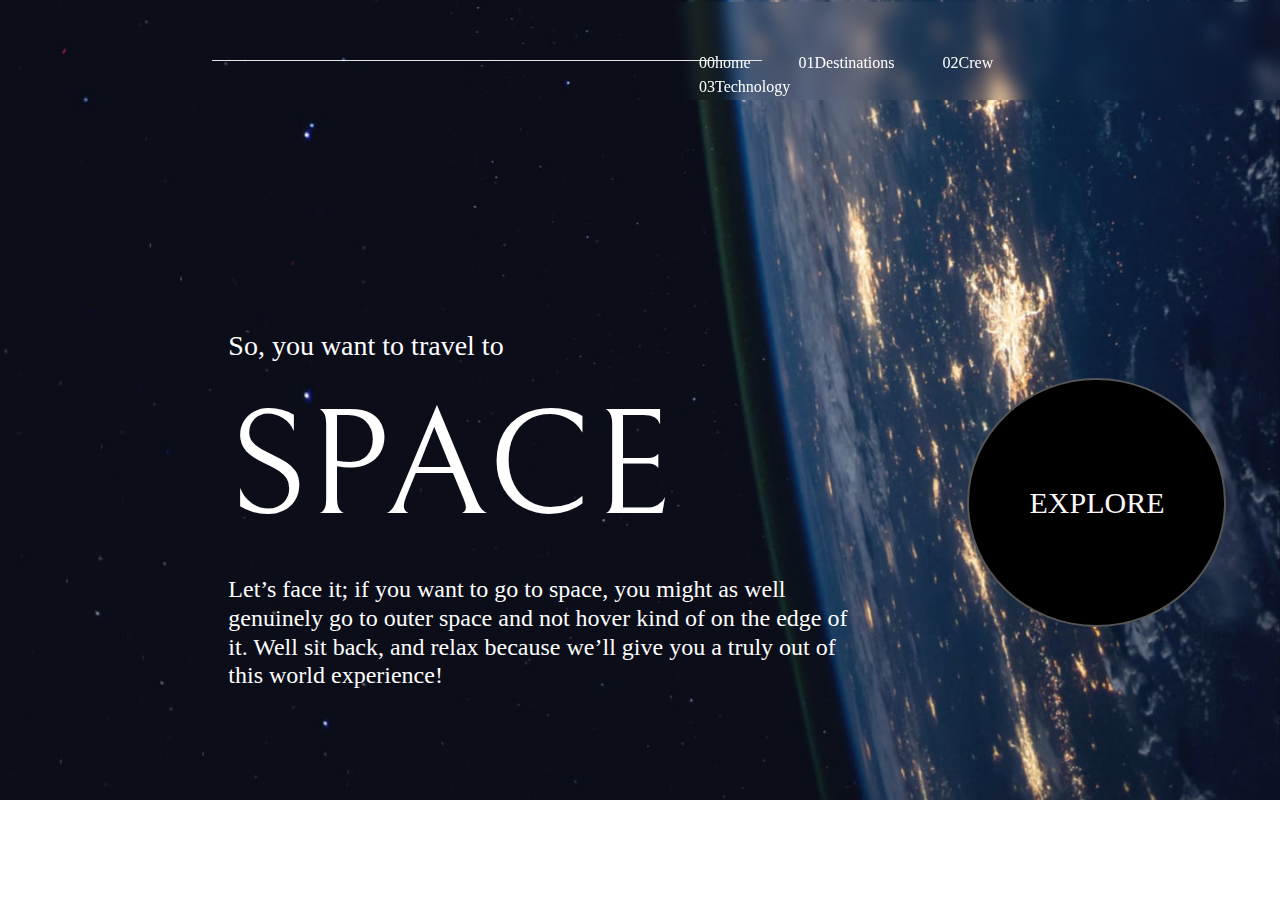
==== index.html @ b0ce104f "Front end mentor space explorer" ====
<!DOCTYPE html>
<html lang="en">
<head>
    <meta charset="UTF-8">
    <meta http-equiv="X-UA-Compatible" content="IE=edge">
    <meta name="viewport" content="width=device-width, initial-scale=1.0">
    <link rel="stylesheet" href="https://cdn.jsdelivr.net/npm/bootstrap@4.4.1/dist/css/bootstrap.min.css" integrity="sha384-Vkoo8x4CGsO3+Hhxv8T/Q5PaXtkKtu6ug5TOeNV6gBiFeWPGFN9MuhOf23Q9Ifjh" crossorigin="anonymous">
    <link rel="stylesheet" href="styles.css">
    <link rel="preconnect" href="https://fonts.googleapis.com">
    <link rel="preconnect" href="https://fonts.gstatic.com" crossorigin>
    <link href="https://fonts.googleapis.com/css2?family=Barlow&display=swap" rel="stylesheet">
    <title>Document</title>
</head>
<body>
  <row>
    <div class="container-fluid">
      <div class="row">
        <div class="navbarblur ">
        <div class=" col-md-9">
          <ul class="nav navbar-nav-navbar-right">
                   <li class="mx-4"><span><a href="#home">00home</a></span></li>
                   <li class="mx-4"><span><a href="#Destinations">01Destinations </a></span></li>
                   <li class="mx-4"><span><a href="#Crew">02Crew</a></span></li>
                   <li class="mx-4"><span><a href="#Technology">03Technology</a></span></li>
               </ul>
             </div>
      </div>
      <div class="col-md-3">
        <hr>
      </div>
    </div>
   
        <div class="row">
          <div class="col-md-8">
            <div class="explanation">
              <p>
                <h3> So, you want to travel to</h3>
                </p>
                
              <p>
                <h1 class="space">SPACE</h1>
              </p>
              <p>
                <h4 >
                Let’s face it; if you want to go to space, you might as well genuinely go to 
                outer space and not hover kind of on the edge of it. Well sit back, and relax 
                because we’ll give you a truly out of this world experience!
          
              </h4>
            </p>
          </div>
          </div>
          <div class="col-md-4">
            <button class="btn">EXPLORE</button>
          </div>
        </div>
    
</div>
</body>
</html>
---- styles.css ----
/* @import url('https://fonts.googleapis.com/css2?family=Barlow:ital,wght@0,100;0,200;0,300;0,400;0,500;0,600;0,700;0,800;0,900;1,100;1,200;1,300;1,400;1,500;1,600;1,700;1,800;1,900&display=swap'); */

@import url("https://fonts.googleapis.com/css2?family=Bellefair&display=swap");

* {
  font-family: "Barlow Condensed Regular";
}
a {
  color: white;
}
a:hover {
  color: black;
}
hr {
  background-color: white;
  width: 550px;
  height: 0.1%;
  z-index: -1;
  margin-top: -40px;
  margin-left: 68%; 
 
}
.navbarblur {
 
  margin-top: 2px;
  margin-left: 50%;
  width: 980px;          
  height: 9px;
  color: white;
  backdrop-filter: blur(8px);
  display: inline-block;
  list-style: none;
  padding: 49px 20px;
}

body {
  background-image: url("./background-home-desktop.jpg");
  background-size: cover;
  color: white;
  background-repeat: no-repeat;
}

.explanation {
  font-size: large;
  margin-left: 25%;
  position: absolute;
  margin-top: 25%;
}

.btn {
  padding: 100px 60px;
  border-radius: 75%;
  margin-left: 25%;
  margin-top: 70%;
  font-size: 30px;
  background-color: black;
  color: rgb(252, 247, 247);
  border: 2px solid #555555;
  transition: 500ms ease-in-out;
  opacity: 500ms;
}

.space {
  font-size: 150px;
  font-family: Bellefair;
}
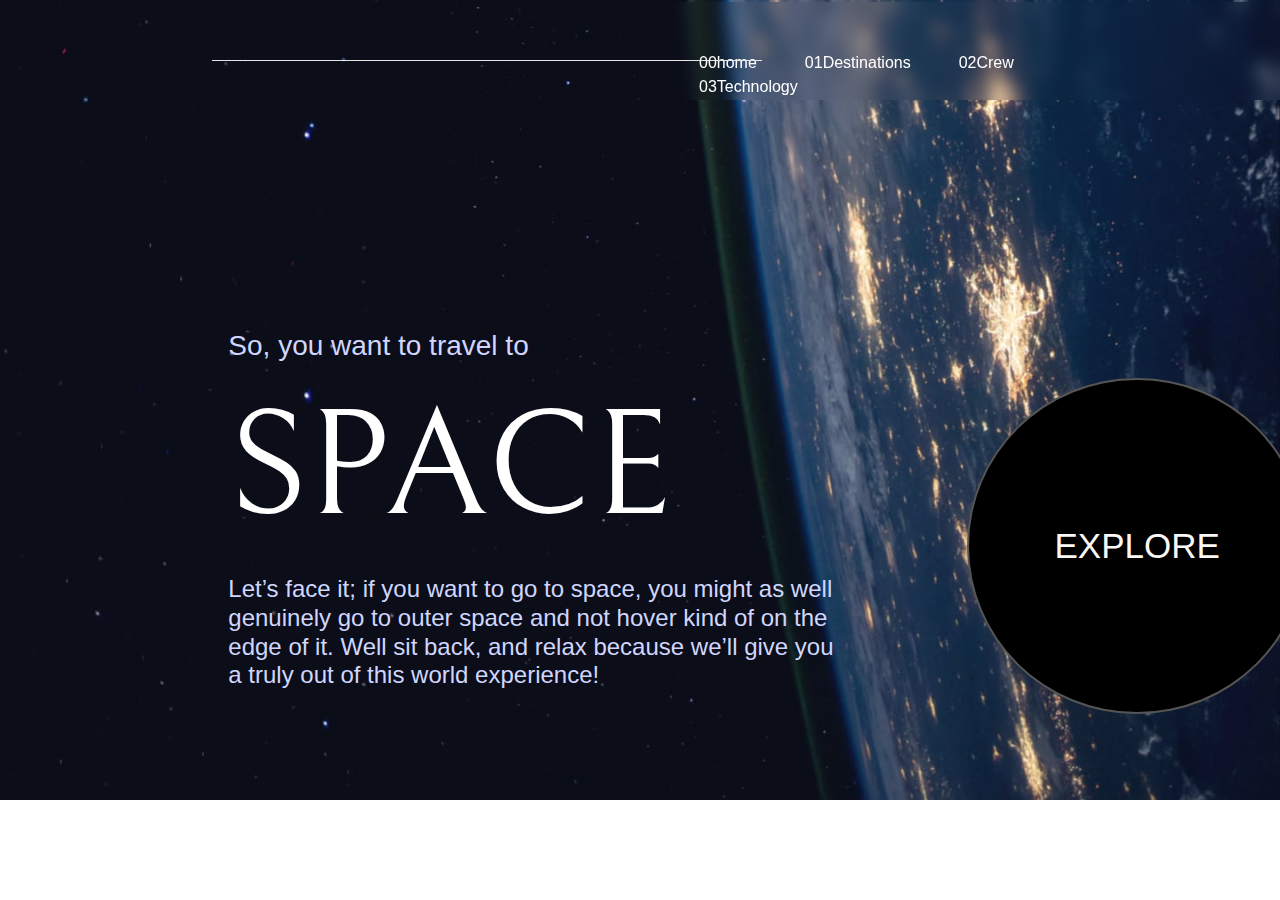
==== commit d3470188: "commit" ====
--- a/index.html
+++ b/index.html
@@ -9,6 +9,7 @@
     <link rel="preconnect" href="https://fonts.googleapis.com">
     <link rel="preconnect" href="https://fonts.gstatic.com" crossorigin>
     <link href="https://fonts.googleapis.com/css2?family=Barlow&display=swap" rel="stylesheet">
+    <link href="http://127.0.0.1:5501/index%20crew%20.html" rel="index">
     <title>Document</title>
 </head>
 <body>
@@ -33,6 +34,7 @@
         <div class="row">
           <div class="col-md-8">
             <div class="explanation">
+
               <p>
                 <h3> So, you want to travel to</h3>
                 </p>
@@ -40,14 +42,17 @@
               <p>
                 <h1 class="space">SPACE</h1>
               </p>
+
               <p>
-                <h4 >
+                <h4>
+
                 Let’s face it; if you want to go to space, you might as well genuinely go to 
                 outer space and not hover kind of on the edge of it. Well sit back, and relax 
                 because we’ll give you a truly out of this world experience!
           
               </h4>
             </p>
+
           </div>
           </div>
           <div class="col-md-4">
--- a/styles.css
+++ b/styles.css
@@ -3,7 +3,7 @@
 @import url("https://fonts.googleapis.com/css2?family=Bellefair&display=swap");
 
 * {
-  font-family: "Barlow Condensed Regular";
+  font-family:"Barlow Condensed", sans-serif;
 }
 a {
   color: white;
@@ -17,16 +17,14 @@
   height: 0.1%;
   z-index: -1;
   margin-top: -40px;
-  margin-left: 68%; 
- 
+  margin-left: 68%;
 }
 .navbarblur {
- 
   margin-top: 2px;
   margin-left: 50%;
-  width: 980px;          
+  width: 980px;
   height: 9px;
-  color: white;
+  color: #d0d6fe;
   backdrop-filter: blur(8px);
   display: inline-block;
   list-style: none;
@@ -36,8 +34,9 @@
 body {
   background-image: url("./background-home-desktop.jpg");
   background-size: cover;
-  color: white;
+  color: #d0d6fe;
   background-repeat: no-repeat;
+  
 }
 
 .explanation {
@@ -45,14 +44,16 @@
   margin-left: 25%;
   position: absolute;
   margin-top: 25%;
+  color: #d0d6fe;
+  
 }
 
 .btn {
-  padding: 100px 60px;
+  padding: 140px 85px;
   border-radius: 75%;
   margin-left: 25%;
   margin-top: 70%;
-  font-size: 30px;
+  font-size: 35px;
   background-color: black;
   color: rgb(252, 247, 247);
   border: 2px solid #555555;
@@ -63,4 +64,13 @@
 .space {
   font-size: 150px;
   font-family: Bellefair;
+  color: white;
 }
+@media only screen and (max-width: 600px) {
+  body {
+    background-image: url("./background-home-mobile.jpg");
+    width: 100%;
+    height: 100%;
+  }
+  
+}
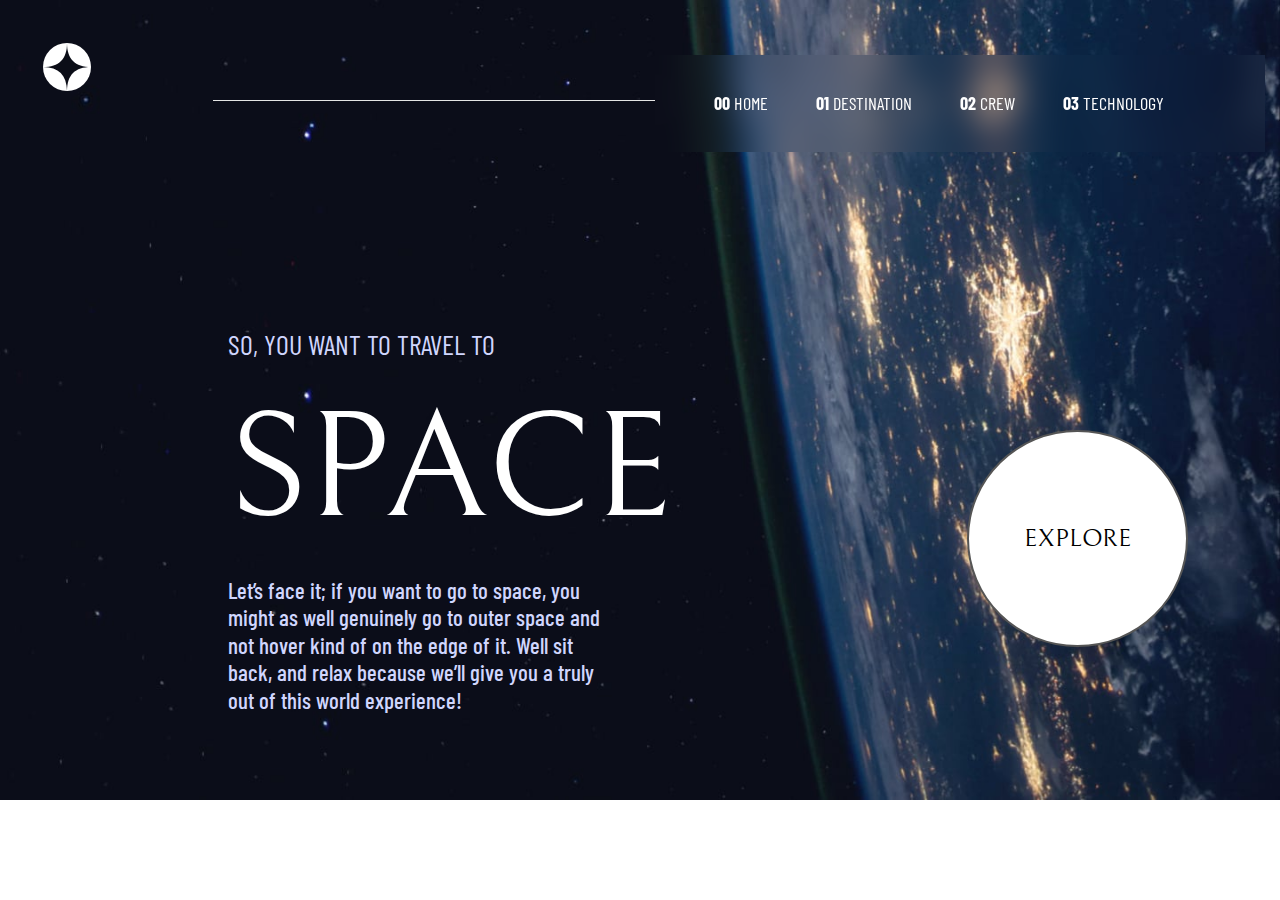
==== commit c208ce32: "html css completed without responsive" ====
--- a/index.html
+++ b/index.html
@@ -16,18 +16,20 @@
   <row>
     <div class="container-fluid">
       <div class="row">
-        <div class="navbarblur ">
-        <div class=" col-md-9">
+        <div class="col-md-2">
+          <svg class="svg" xmlns="http://www.w3.org/2000/svg" width="48" height="48"><g fill="none" fill-rule="evenodd"><circle cx="24" cy="24" r="24" fill="#FFF"/><path fill="#0B0D17" d="M24 0c0 16-8 24-24 24 15.718.114 23.718 8.114 24 24 0-16 8-24 24-24-16 0-24-8-24-24z"/></g></svg>
+        </div>
+        <div class="col-md-2 p-0 m-0"> <hr></div>
+        <div class="col-md-2 p-0 m-0"> <hr></div>
+        <div class=" col-md-6">
+          <div class="nokia">
           <ul class="nav navbar-nav-navbar-right">
-                   <li class="mx-4"><span><a href="#home">00home</a></span></li>
-                   <li class="mx-4"><span><a href="#Destinations">01Destinations </a></span></li>
-                   <li class="mx-4"><span><a href="#Crew">02Crew</a></span></li>
-                   <li class="mx-4"><span><a href="#Technology">03Technology</a></span></li>
+            <li class="mx-4"><span><a class="hello" href="./index.html"><b>00</b> HOME</a></span></li>
+                       <li class="mx-4"><span><a class="hello" href="./index moon.html"><b>01</b> DESTINATION </a></span></li>
+                       <li class="mx-4"><span><a class="hello" href="./index crew .html"><b>02</b> CREW</a></span></li>
+                       <li class="mx-4"><span><a class="hello" href="./index technology.html"><b>03</b> TECHNOLOGY</a></span></li>
                </ul>
-             </div>
-      </div>
-      <div class="col-md-3">
-        <hr>
+              </div>
       </div>
     </div>
    
@@ -35,8 +37,8 @@
           <div class="col-md-8">
             <div class="explanation">
 
-              <p>
-                <h3> So, you want to travel to</h3>
+              <p class="world">
+                 SO, YOU WANT TO TRAVEL TO
                 </p>
                 
               <p>
@@ -44,7 +46,7 @@
               </p>
 
               <p>
-                <h4>
+                <h4 class="context">
 
                 Let’s face it; if you want to go to space, you might as well genuinely go to 
                 outer space and not hover kind of on the edge of it. Well sit back, and relax 
@@ -56,8 +58,10 @@
           </div>
           </div>
           <div class="col-md-4">
+            <a href="./index moon.html">
             <button class="btn">EXPLORE</button>
-          </div>
+          </a>
+          </div> 
         </div>
     
 </div>
--- a/styles.css
+++ b/styles.css
@@ -1,34 +1,37 @@
 /* @import url('https://fonts.googleapis.com/css2?family=Barlow:ital,wght@0,100;0,200;0,300;0,400;0,500;0,600;0,700;0,800;0,900;1,100;1,200;1,300;1,400;1,500;1,600;1,700;1,800;1,900&display=swap'); */
 
 @import url("https://fonts.googleapis.com/css2?family=Bellefair&display=swap");
+@import url('https://fonts.googleapis.com/css2?family=Barlow+Condensed:ital,wght@0,100;0,200;0,300;0,400;0,500;0,600;0,700;0,800;0,900;1,100;1,200;1,300;1,400;1,500;1,600;1,700;1,800;1,900&display=swap');
 
-* {
-  font-family:"Barlow Condensed", sans-serif;
-}
 a {
   color: white;
+  
 }
 a:hover {
-  color: black;
-}
+  color: #d0d6f9;}
 hr {
   background-color: white;
-  width: 550px;
-  height: 0.1%;
-  z-index: -1;
-  margin-top: -40px;
-  margin-left: 68%;
+  width: 110%;
+  margin-top: 100px;
+  /* margin-right: -10%; */
 }
-.navbarblur {
-  margin-top: 2px;
-  margin-left: 50%;
-  width: 980px;
-  height: 9px;
+.svg{
+  margin-top: 20%;
+  position:absolute;
+  margin-left: 13%;
+  font-family:"Barlow Condensed Regular" 
+}
+.nokia {
+  margin-top: 55px;
+  /* margin-left: 50%; */
+  width: 100%;
   color: #d0d6fe;
-  backdrop-filter: blur(8px);
+  backdrop-filter: blur(17px);
   display: inline-block;
   list-style: none;
-  padding: 49px 20px;
+  padding: 35px 35px;
+  font-family: 'Barlow Condensed', sans-serif;
+  font-size: 18px;
 }
 
 body {
@@ -40,31 +43,43 @@
 }
 
 .explanation {
-  font-size: large;
+  
   margin-left: 25%;
   position: absolute;
-  margin-top: 25%;
+  margin-top: 20%;
   color: #d0d6fe;
+  font-family: 'Barlow Condensed', sans-serif;
+}
+
+.btn {
+  padding: 88px 55px;
+  border-radius: 75%;
+  margin-left: 25%;
+  margin-top: 70%;
+  font-size: 25px;
+  background-color:white;
+  color:black;
+  border: 2px solid #555555;
+  transition: 500ms ease-in-out;
+  opacity: 500ms;
+  font-family: Bellefair ;
+}
+.world{
+  font-size: 28px;
+  font-family: 'Barlow Condensed', sans-serif;
   
 }
 
-.btn {
-  padding: 140px 85px;
-  border-radius: 75%;
-  margin-left: 25%;
-  margin-top: 70%;
-  font-size: 35px;
-  background-color: black;
-  color: rgb(252, 247, 247);
-  border: 2px solid #555555;
-  transition: 500ms ease-in-out;
-  opacity: 500ms;
-}
+.context{
+  max-width: 60%;
+  font-size: 23px;
+font-family: 'Barlow Condensed', sans-serif;}
 
 .space {
   font-size: 150px;
   font-family: Bellefair;
   color: white;
+  margin-right: 20px;
 }
 @media only screen and (max-width: 600px) {
   body {
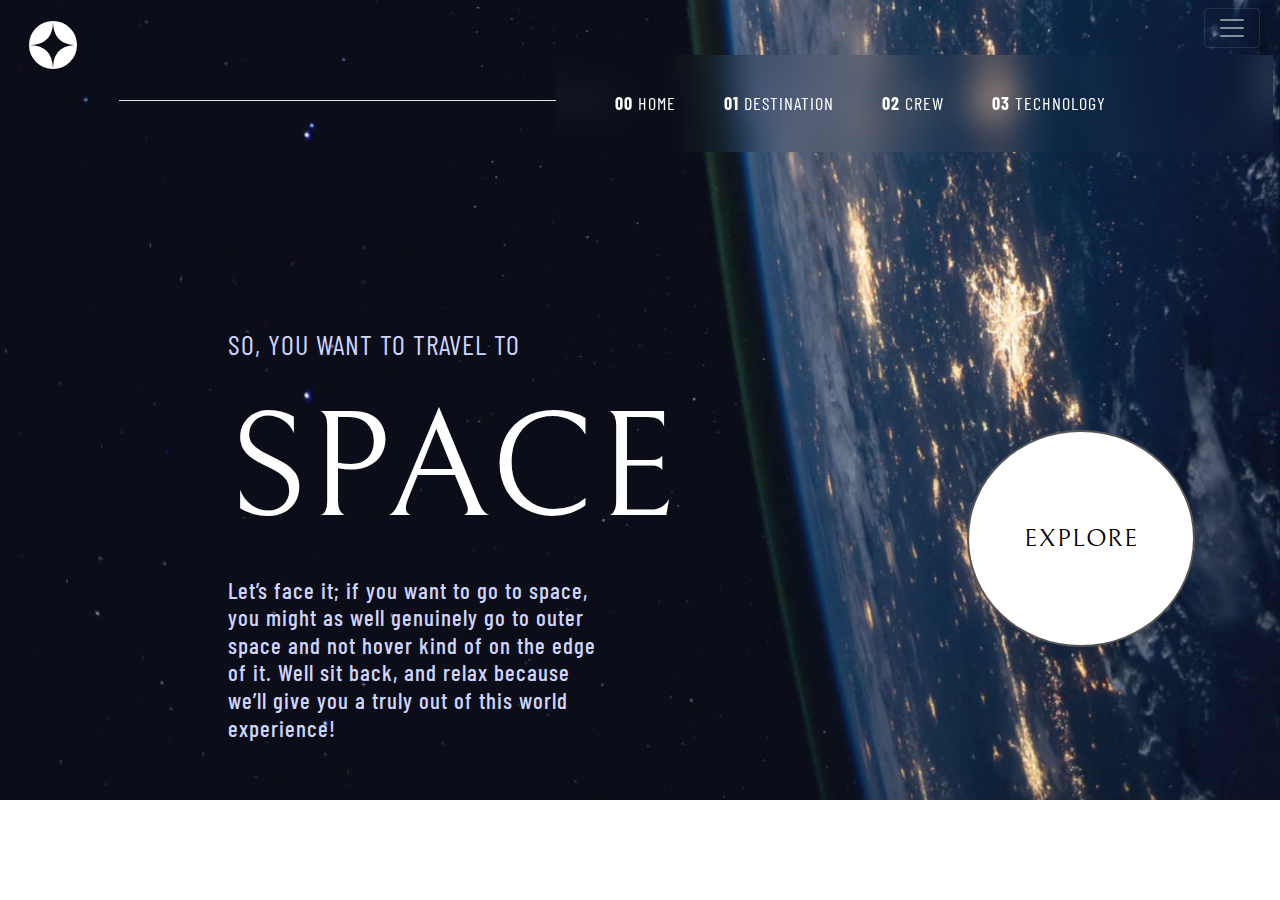
==== commit bb37108a: "space responsiveness" ====
--- a/index.html
+++ b/index.html
@@ -4,7 +4,8 @@
     <meta charset="UTF-8">
     <meta http-equiv="X-UA-Compatible" content="IE=edge">
     <meta name="viewport" content="width=device-width, initial-scale=1.0">
-    <link rel="stylesheet" href="https://cdn.jsdelivr.net/npm/bootstrap@4.4.1/dist/css/bootstrap.min.css" integrity="sha384-Vkoo8x4CGsO3+Hhxv8T/Q5PaXtkKtu6ug5TOeNV6gBiFeWPGFN9MuhOf23Q9Ifjh" crossorigin="anonymous">
+    <link rel="stylesheet" href="https://cdn.jsdelivr.net/npm/bootstrap@4.0.0/dist/css/bootstrap.min.css" integrity="sha384-Gn5384xqQ1aoWXA+058RXPxPg6fy4IWvTNh0E263XmFcJlSAwiGgFAW/dAiS6JXm" crossorigin="anonymous">
+    
     <link rel="stylesheet" href="styles.css">
     <link rel="preconnect" href="https://fonts.googleapis.com">
     <link rel="preconnect" href="https://fonts.gstatic.com" crossorigin>
@@ -16,23 +17,46 @@
   <row>
     <div class="container-fluid">
       <div class="row">
-        <div class="col-md-2">
+        <div class="col-md-1">
           <svg class="svg" xmlns="http://www.w3.org/2000/svg" width="48" height="48"><g fill="none" fill-rule="evenodd"><circle cx="24" cy="24" r="24" fill="#FFF"/><path fill="#0B0D17" d="M24 0c0 16-8 24-24 24 15.718.114 23.718 8.114 24 24 0-16 8-24 24-24-16 0-24-8-24-24z"/></g></svg>
         </div>
-        <div class="col-md-2 p-0 m-0"> <hr></div>
-        <div class="col-md-2 p-0 m-0"> <hr></div>
-        <div class=" col-md-6">
+        <div class="col-md-3 p-0 m-0"><hr></div>
+        <!-- <div class="col-md-2 p-0 m-0"><hr></div> -->
+        <div class=" col-md-7">
           <div class="nokia">
-          <ul class="nav navbar-nav-navbar-right">
-            <li class="mx-4"><span><a class="hello" href="./index.html"><b>00</b> HOME</a></span></li>
+            <ul class="nav navbar-nav-navbar-right">
+                       <li class="mx-4"><span><a class="hello" href="./index.html"><b>00</b> HOME</a></span></li>
                        <li class="mx-4"><span><a class="hello" href="./index moon.html"><b>01</b> DESTINATION </a></span></li>
                        <li class="mx-4"><span><a class="hello" href="./index crew .html"><b>02</b> CREW</a></span></li>
                        <li class="mx-4"><span><a class="hello" href="./index technology.html"><b>03</b> TECHNOLOGY</a></span></li>
-               </ul>
-              </div>
+           </ul>
+        </div>
+      </div>
+      <div class="col-md-1">
+        <div class="pos-f-t">
+         
+         
+          <nav class="navbar  navbar-dark">
+            <button class="navbar-toggler" type="button" data-toggle="collapse" data-target="#navbarToggleExternalContent" aria-controls="navbarToggleExternalContent" aria-expanded="false" aria-label="Toggle navigation">
+              <span class="navbar-toggler-icon"></span>
+            </button>
+
+          <div class="collapse " id="navbarToggleExternalContent">
+            <ul class="nav navbar-nav-navbar-right">
+              <li class="mx-3"><span><a class="hello" href="./index.html"> HOME</a></span></li>
+                         <li class="mx-3"><span><a class="hello" href="./index moon.html"> DESTINATION </a></span></li>
+                         <li class="mx-3"><span><a class="hello" href="./index crew .html"> CREW</a></span></li>
+                         <li class="mx-3"><span><a class="hello" href="./index technology.html"> TECHNOLOGY</a></span></li>
+            </ul>
+
+          </div>
+
+        </nav>
+      
+          
       </div>
     </div>
-   
+   </div>
         <div class="row">
           <div class="col-md-8">
             <div class="explanation">
@@ -64,6 +88,12 @@
           </div> 
         </div>
     
-</div>
+
+<script src="https://code.jquery.com/jquery-3.2.1.slim.min.js" integrity="sha384-KJ3o2DKtIkvYIK3UENzmM7KCkRr/rE9/Qpg6aAZGJwFDMVNA/GpGFF93hXpG5KkN" crossorigin="anonymous"></script>
+<script src="https://cdn.jsdelivr.net/npm/popper.js@1.12.9/dist/umd/popper.min.js" integrity="sha384-ApNbgh9B+Y1QKtv3Rn7W3mgPxhU9K/ScQsAP7hUibX39j7fakFPskvXusvfa0b4Q" crossorigin="anonymous"></script>
+<script src="https://cdn.jsdelivr.net/npm/bootstrap@4.0.0/dist/js/bootstrap.min.js" integrity="sha384-JZR6Spejh4U02d8jOt6vLEHfe/JQGiRRSQQxSfFWpi1MquVdAyjUar5+76PVCmYl" crossorigin="anonymous"></script>
 </body>
-</html>+</html>
+
+
+
--- a/styles.css
+++ b/styles.css
@@ -2,6 +2,10 @@
 
 @import url("https://fonts.googleapis.com/css2?family=Bellefair&display=swap");
 @import url('https://fonts.googleapis.com/css2?family=Barlow+Condensed:ital,wght@0,100;0,200;0,300;0,400;0,500;0,600;0,700;0,800;0,900;1,100;1,200;1,300;1,400;1,500;1,600;1,700;1,800;1,900&display=swap');
+
+* { 
+  letter-spacing: 1px;
+}
 
 a {
   color: white;
@@ -11,19 +15,18 @@
   color: #d0d6f9;}
 hr {
   background-color: white;
-  width: 110%;
+  width: 500px;
   margin-top: 100px;
-  /* margin-right: -10%; */
+  margin-right: -60%;
 }
 .svg{
   margin-top: 20%;
   position:absolute;
-  margin-left: 13%;
-  font-family:"Barlow Condensed Regular" 
+  margin-left: 13%; 
 }
 .nokia {
   margin-top: 55px;
-  /* margin-left: 50%; */
+  margin-left: 16%;
   width: 100%;
   color: #d0d6fe;
   backdrop-filter: blur(17px);
@@ -81,11 +84,109 @@
   color: white;
   margin-right: 20px;
 }
-@media only screen and (max-width: 600px) {
+
+@media only screen and (max-width: 750px) {
   body {
     background-image: url("./background-home-mobile.jpg");
-    width: 100%;
-    height: 100%;
+    height: 120%;
+  
+  }
+  .nokia{
+    display: none;
+
+  }
+
+  .btn {
+    padding: 98px 65px;
+    border-radius: 75%;
+    margin-left: 32%;
+    margin-bottom: -1700px;
+    font-size: 25px;
+    background-color:white;
+    color:black;
+    border: 2px solid #555555;
+    letter-spacing: 2px;
+    transition:1s ease-in-out;
+    font-family: Bellefair;
+  }
+
+  .explanation {
+    margin-top: 15%;
+    color: #d0d6fe;
+    font-family:'Barlow Condensed', sans-serif;
+    text-align: center;
+    font-size: 30px;
+    margin-bottom: 18%;
+    margin-left:26%;
+    margin-right: 30px;
+  }
+
+  .context{
+    max-width:350px;
+    font-size: 31px;
+    margin-top: -10%;
+    text-align: center;
+    margin-left: -13px;
+    font-family: 'Barlow Condensed', sans-serif;}
+
+  .space {
+    font-size: 130px;
+    font-family: Bellefair;
+    color: white;
+    margin-left:-10%;
+    margin-bottom: 35%;
+    margin-top: 25%;
+  } 
+     
+  .world{
+    font-size: 25px;
+    font-family: 'Barlow Condensed', sans-serif;
+    margin-left: -15%;
+    margin-top: 20%;
+    max-width: 100%;
+  }
+
+  hr {
+    background-color: white;
+    display: none;
+  }
+
+  .collapse1{
+    /* margin-left: 20%;
+    display: flex; */
+    --underline-gap: .5rem;
+    position: fixed;
+    backdrop-filter: blur(17px);
+    z-index: 1000;
+    inset: 0 0 0 30%;
+    list-style:inline-block;
+    padding: min(20rem, 15vh) 2rem;
+    margin: 0;
+    flex-direction: column;
+    transform: translateX (100%);
+    transition: 500ms ease-in-out;
+    margin-right: -100%;
+  }
+  .mobile-nav-toggle {
+    /* display: block; */
+    position: absolute;
+    z-index: 2000;
+    right: 1rem;
+    /* top: 2rem; */
+    background: transparent;
+    background-image: url(./icon-hamburger.svg);
+    background-repeat: no-repeat;
+    /* width: 1.5rem; */
+    aspect-ratio: 1;
+    border: 0;
+}
+
+  .svg{
+    margin-top:-100%;
+    /* position:absolute; */
+    margin-left: 3%; 
   }
   
+
 }
+
